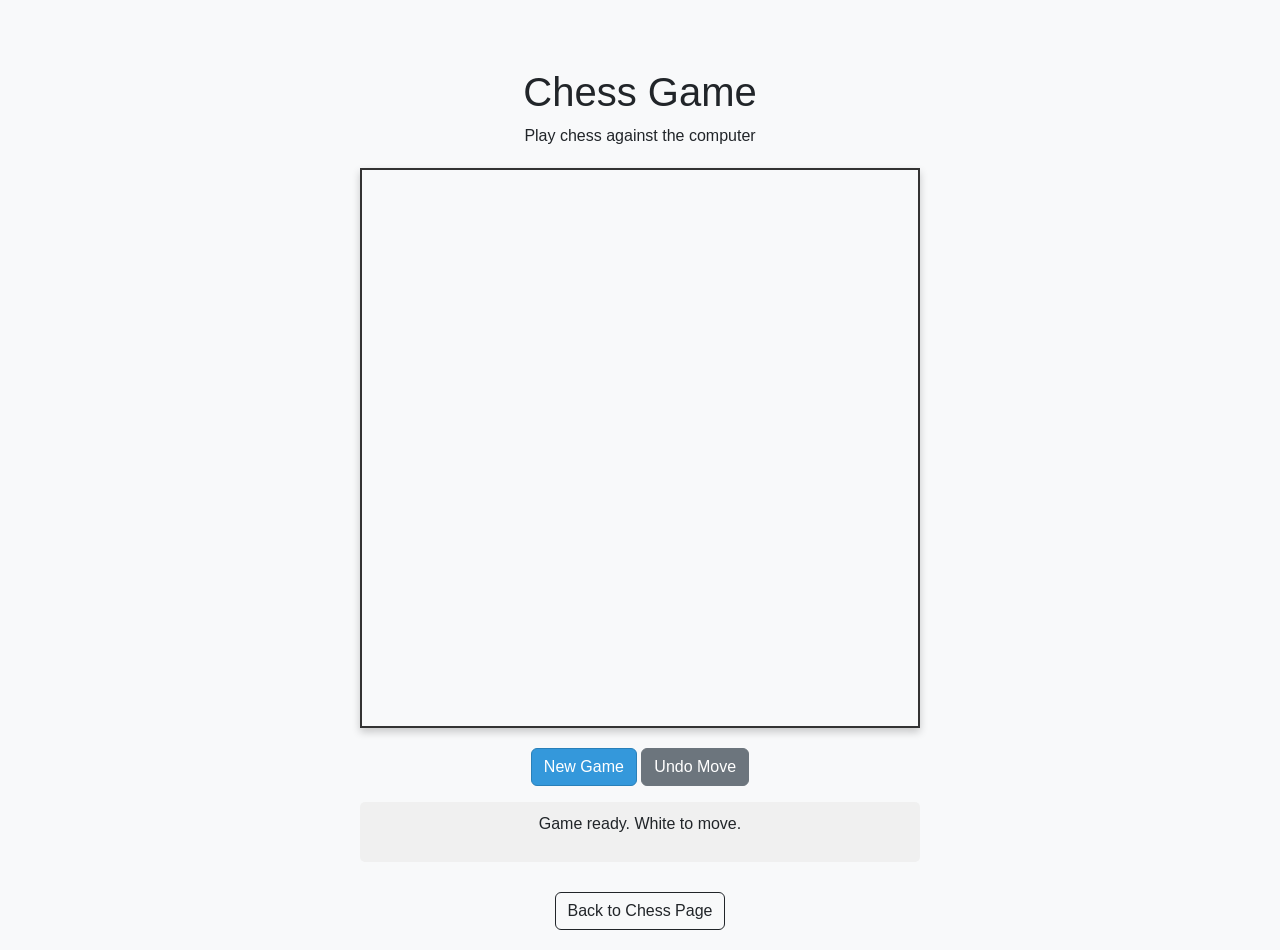
==== chess-game/index.html @ 6ebc83d9 "Add base URL to fix relative path issues on GitHub Pages" ====
<!DOCTYPE html>
<html lang="en">
<head>
    <meta charset="UTF-8">
    <meta name="viewport" content="width=device-width, initial-scale=1.0">
    <base href="https://pnutummunums.github.io/IS-201-Website/">
    <title>Chess Game</title>
    <!-- Bootstrap CSS -->
    <link href="https://cdn.jsdelivr.net/npm/bootstrap@5.3.0-alpha1/dist/css/bootstrap.min.css" rel="stylesheet">
    <link rel="stylesheet" href="../css/bootstrap-custom.css">
    <style>
        body {
            font-family: 'Segoe UI', Tahoma, Geneva, Verdana, sans-serif;
            background-color: #f8f9fa;
        }
        .game-container {
            max-width: 600px;
            margin: 0 auto;
            padding: 20px;
        }
        .chessboard {
            width: 100%;
            aspect-ratio: 1 / 1;
            margin: 20px auto;
            border: 2px solid #333;
            box-shadow: 0 4px 8px rgba(0, 0, 0, 0.2);
        }
        .header {
            text-align: center;
            margin-bottom: 20px;
        }
        .controls {
            margin-top: 20px;
            text-align: center;
        }
        .back-link {
            margin-top: 30px;
            text-align: center;
        }
        .game-status {
            background-color: #f0f0f0;
            padding: 10px;
            border-radius: 5px;
            margin-top: 15px;
        }
    </style>
</head>
<body>
    <div class="container mt-5">
        <div class="game-container">
            <div class="header">
                <h1>Chess Game</h1>
                <p>Play chess against the computer</p>
            </div>
            
            <div class="chessboard" id="chessboard">
                <!-- Chess board will be rendered here by JavaScript -->
            </div>
            
            <div class="controls">
                <button id="newGameBtn" class="btn btn-primary">New Game</button>
                <button id="undoBtn" class="btn btn-secondary">Undo Move</button>
            </div>
            
            <div class="game-status mt-3 text-center">
                <p id="status">Game ready. White to move.</p>
            </div>
            
            <div class="back-link">
                <a href="../chess.html" class="btn btn-outline-dark">Back to Chess Page</a>
            </div>
        </div>
    </div>

    <!-- JavaScript will be added in a separate file -->
    <script src="chess.js"></script>
    <script src="https://cdn.jsdelivr.net/npm/bootstrap@5.3.0-alpha1/dist/js/bootstrap.bundle.min.js"></script>
</body>
</html>
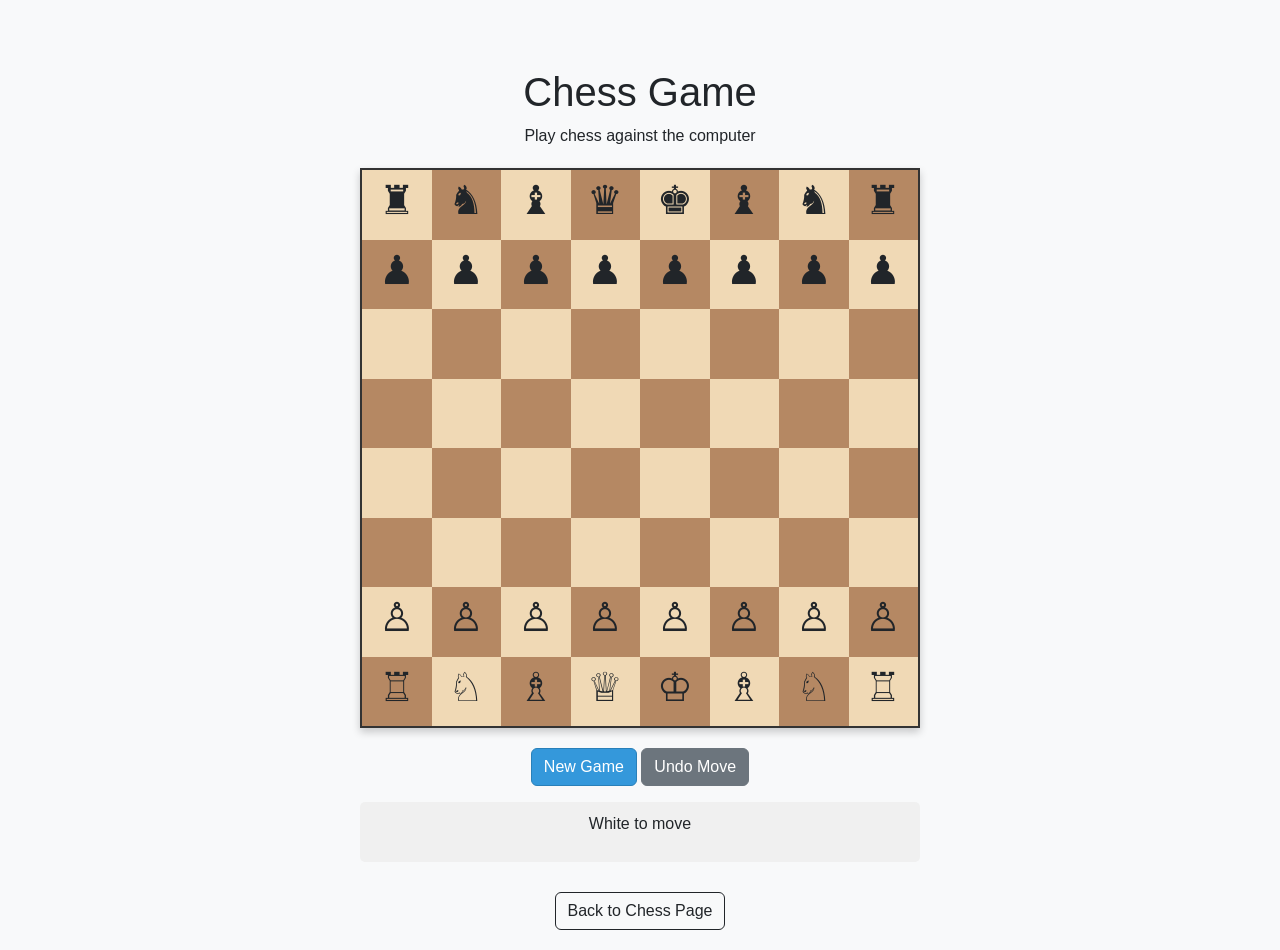
==== commit 6beb0125: "Fix blank chess board by removing base tag from chess game page" ====
--- a/chess-game/index.html
+++ b/chess-game/index.html
@@ -3,7 +3,6 @@
 <head>
     <meta charset="UTF-8">
     <meta name="viewport" content="width=device-width, initial-scale=1.0">
-    <base href="https://pnutummunums.github.io/IS-201-Website/">
     <title>Chess Game</title>
     <!-- Bootstrap CSS -->
     <link href="https://cdn.jsdelivr.net/npm/bootstrap@5.3.0-alpha1/dist/css/bootstrap.min.css" rel="stylesheet">
